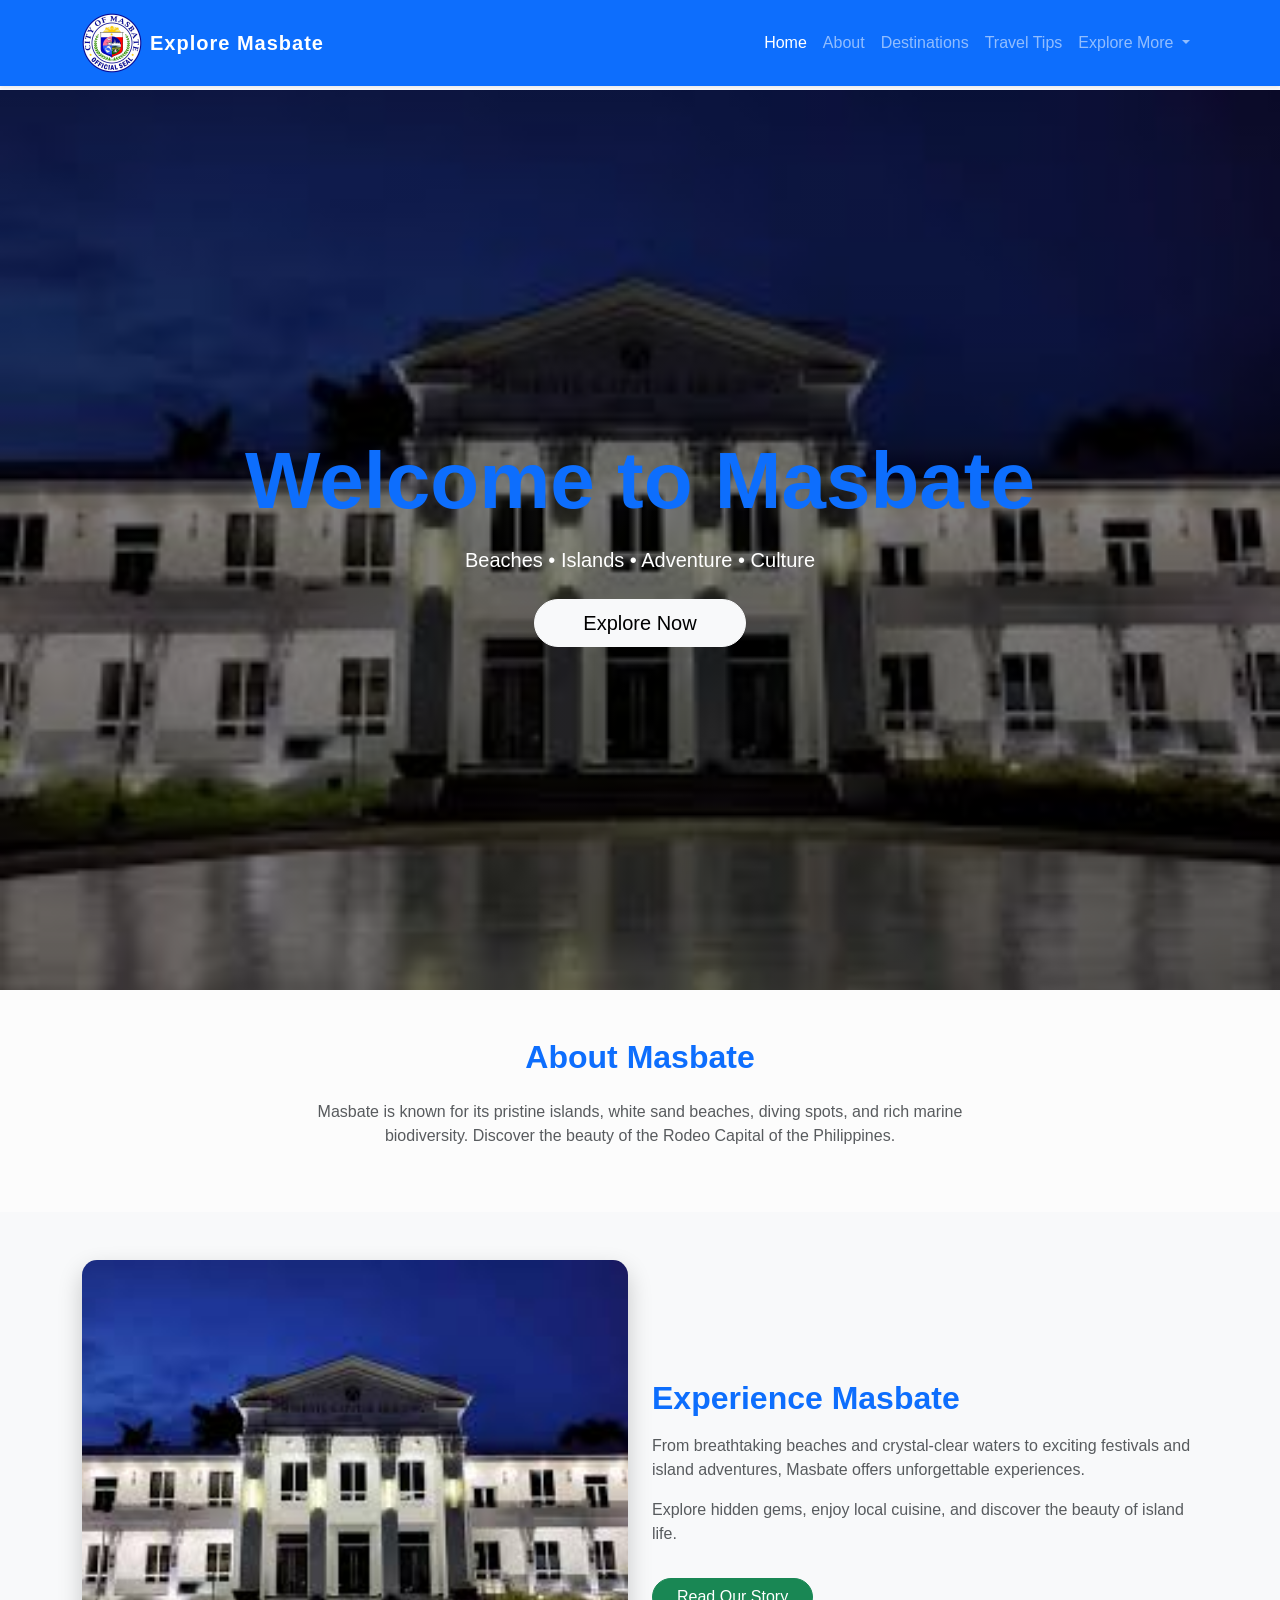
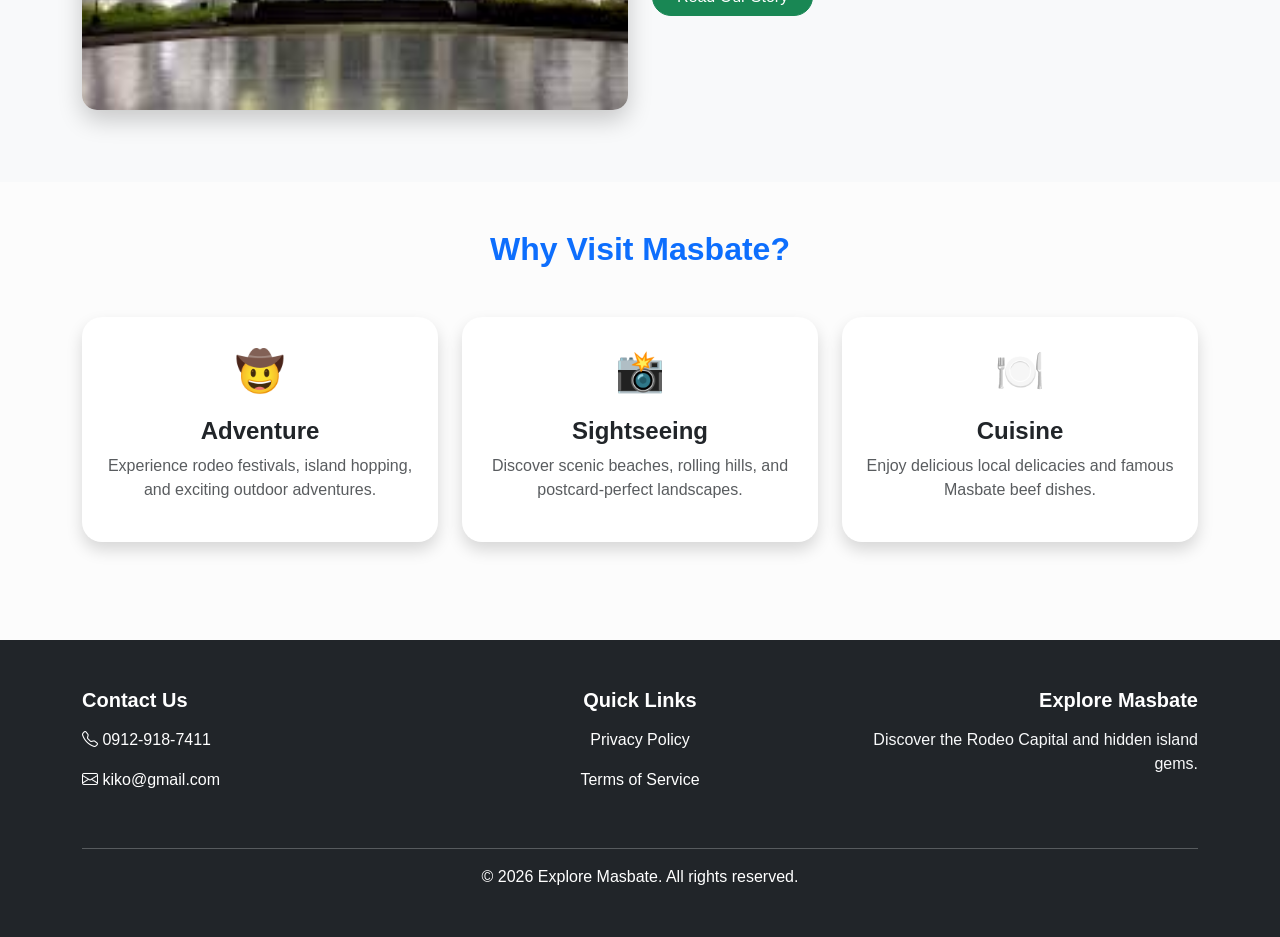
==== index.html @ 14db196b "Update index.html" ====
<!DOCTYPE html>
<html lang="en">

<head>

  <meta charset="UTF-8">
  <meta name="viewport" content="width=device-width, initial-scale=1.0">

  <title>Explore Masbate</title>

  <!-- BOOTSTRAP CSS -->
  <link
    href="https://cdn.jsdelivr.net/npm/bootstrap@5.3.2/dist/css/bootstrap.min.css"
    rel="stylesheet"
  >

  <!-- BOOTSTRAP ICONS -->
  <link
    rel="stylesheet"
    href="https://cdn.jsdelivr.net/npm/bootstrap-icons@1.11.1/font/bootstrap-icons.css"
  >

  <!-- EXTERNAL CSS -->
  <link rel="stylesheet" href="style/style.css">

</head>

<body>

  <!-- NAVBAR -->
  <nav class="navbar navbar-expand-lg navbar-dark bg-primary shadow-sm fixed-top">

    <div class="container">

      <!-- LOGO -->
      <a class="navbar-brand fw-bold d-flex align-items-center" href="index.html">

        <img
          src="image/image21.png"
          alt="Logo"
          width="60"
          class="me-2"
        >

        Explore Masbate

      </a>

      <!-- TOGGLER -->
      <button
        class="navbar-toggler"
        type="button"
        data-bs-toggle="collapse"
        data-bs-target="#navMenu"
      >

        <span class="navbar-toggler-icon"></span>

      </button>

      <!-- MENU -->
      <div class="collapse navbar-collapse" id="navMenu">

        <ul class="navbar-nav ms-auto">

          <li class="nav-item">
            <a class="nav-link active" href="index.html">
              Home
            </a>
          </li>

          <li class="nav-item">
            <a class="nav-link" href="about.html">
              About
            </a>
          </li>

          <li class="nav-item">
            <a class="nav-link" href="destination.html">
              Destinations
            </a>
          </li>

          <li class="nav-item">
            <a class="nav-link" href="travel_tips.html">
              Travel Tips
            </a>
          </li>

          <!-- DROPDOWN -->
          <li class="nav-item dropdown">

            <a
              class="nav-link dropdown-toggle"
              href="#"
              role="button"
              data-bs-toggle="dropdown"
            >
              Explore More
            </a>

            <ul class="dropdown-menu">

              <li>
                <a class="dropdown-item" href="culture.html">
                  Culture
                </a>
              </li>

              <li>
                <a class="dropdown-item" href="gallery.html">
                  Gallery
                </a>
              </li>

              <li>
                <a class="dropdown-item" href="inquiry.html">
                  Inquiry
                </a>
              </li>

              <li>
                <a class="dropdown-item" href="story.html">
                  Story
                </a>
              </li>

            </ul>

          </li>

        </ul>

      </div>

    </div>

  </nav>

  <!-- HERO SECTION -->
  <header class="hero d-flex align-items-center text-center text-white">

    <div class="container">

      <h1 class="display-1 fw-bold mb-3">
        Welcome to Masbate
      </h1>

      <p class="lead mb-4">
        Beaches • Islands • Adventure • Culture
      </p>

      <a href="destination.html" class="btn btn-light btn-lg px-5">
        Explore Now
      </a>

    </div>

  </header>

  <!-- ABOUT -->
  <section class="py-5">

    <div class="container text-center">

      <h2 class="fw-bold mb-4">
        About Masbate
      </h2>

      <p class="text-muted mx-auto" style="max-width: 700px;">

        Masbate is known for its pristine islands,
        white sand beaches, diving spots,
        and rich marine biodiversity.

        Discover the beauty of the Rodeo Capital
        of the Philippines.

      </p>

    </div>

  </section>

  <!-- EXPERIENCE -->
  <section class="py-5 bg-light">

    <div class="container">

      <div class="row align-items-center">

        <!-- IMAGE -->
        <div class="col-lg-6 mb-4">

         <img src="image/p3.jpg" class="img-fluid big-image" alt="Masbate">

        </div>

        <!-- TEXT -->
        <div class="col-lg-6">

          <h2 class="fw-bold mb-3">
            Experience Masbate
          </h2>

          <p class="text-muted">

            From breathtaking beaches and crystal-clear waters
            to exciting festivals and island adventures,
            Masbate offers unforgettable experiences.

          </p>

          <p class="text-muted">

            Explore hidden gems, enjoy local cuisine,
            and discover the beauty of island life.

          </p>

          <a href="story.html" class="btn btn-success px-4 mt-3">
            Read Our Story
          </a>

        </div>

      </div>

    </div>

  </section>

  <!-- FEATURES -->
  <section class="py-5">

    <div class="container text-center">

      <h2 class="fw-bold mb-5">
        Why Visit Masbate?
      </h2>

      <div class="row g-4">

        <!-- CARD 1 -->
        <div class="col-md-4">

          <div class="card feature-card border-0 shadow h-100 p-4">

            <div class="fs-1 mb-3">
              🤠
            </div>

            <h4 class="fw-bold">
              Adventure
            </h4>

            <p class="text-muted">

              Experience rodeo festivals,
              island hopping,
              and exciting outdoor adventures.

            </p>

          </div>

        </div>

        <!-- CARD 2 -->
        <div class="col-md-4">

          <div class="card feature-card border-0 shadow h-100 p-4">

            <div class="fs-1 mb-3">
              📸
            </div>

            <h4 class="fw-bold">
              Sightseeing
            </h4>

            <p class="text-muted">

              Discover scenic beaches,
              rolling hills,
              and postcard-perfect landscapes.

            </p>

          </div>

        </div>

        <!-- CARD 3 -->
        <div class="col-md-4">

          <div class="card feature-card border-0 shadow h-100 p-4">

            <div class="fs-1 mb-3">
              🍽️
            </div>

            <h4 class="fw-bold">
              Cuisine
            </h4>

            <p class="text-muted">

              Enjoy delicious local delicacies
              and famous Masbate beef dishes.

            </p>

          </div>

        </div>

      </div>

    </div>

  </section>

  <!-- FOOTER -->
  <footer class="bg-dark text-white py-5">

    <div class="container">

      <div class="row">

        <!-- CONTACT -->
        <div class="col-md-4 mb-4">

          <h5 class="fw-bold mb-3">
            Contact Us
          </h5>

          <p>
            <i class="bi bi-telephone"></i>
            0912-918-7411
          </p>

          <p>
            <i class="bi bi-envelope"></i>
            kiko@gmail.com
          </p>

        </div>

        <!-- QUICK LINKS -->
        <div class="col-md-4 mb-4 text-md-center">

          <h5 class="fw-bold mb-3">
            Quick Links
          </h5>

          <p>
            <a href="#" class="text-white text-decoration-none">
              Privacy Policy
            </a>
          </p>

          <p>
            <a href="#" class="text-white text-decoration-none">
              Terms of Service
            </a>
          </p>

        </div>

        <!-- INFO -->
        <div class="col-md-4 text-md-end">

          <h5 class="fw-bold mb-3">
            Explore Masbate
          </h5>

          <p class="text-light">
            Discover the Rodeo Capital and hidden island gems.
          </p>

        </div>

      </div>

      <hr class="border-light">

      <div class="text-center">

        <p class="mb-0">
          © 2026 Explore Masbate. All rights reserved.
        </p>

      </div>

    </div>

  </footer>

  <!-- BOOTSTRAP JS -->
  <script src="https://cdn.jsdelivr.net/npm/bootstrap@5.3.2/dist/js/bootstrap.bundle.min.js"></script>

  <!-- EXTERNAL JS -->
  <script src="javascript/index.js"></script>

</body>

</html>
---- style/style.css ----
body{
    padding-top: 80px;
    background: #f8f9fa;
    font-family: Arial, sans-serif;
}

/* NAVBAR */
.navbar{
    backdrop-filter: blur(10px);
}

/* HERO SECTION */
.hero{
    height: 100vh;

    background:
    linear-gradient(
    rgba(0,0,0,0.5),
    rgba(0,0,0,0.5)
    ),
    url('../image/p3.jpg');

    background-size: cover;
    background-position: center;
}

/* BIG IMAGE */
.big-image{
    width: 100%;
    height: 550px;
    object-fit: cover;
    border-radius: 20px;
    transition: 0.4s ease;
}

.big-image:hover{
    transform: scale(1.02);
    box-shadow: 0 15px 30px rgba(0,0,0,0.3);
}

/* FEATURE CARDS */
.feature-card{
    transition: 0.3s ease;
    border-radius: 20px;
}

.feature-card:hover{
    transform: translateY(-10px);
    box-shadow: 0 15px 25px rgba(0,0,0,0.2);
}

/* BUTTONS */
.btn{
    border-radius: 50px;
    transition: 0.3s ease;
}

.btn:hover{
    transform: scale(1.05);
}

/* GALLERY IMAGES */
.gallery-img{
    width: 100%;
    height: 250px;
    object-fit: cover;
    border-radius: 15px;
    transition: 0.3s ease;
}

.gallery-img:hover{
    transform: scale(1.05);
    box-shadow: 0 10px 25px rgba(0,0,0,0.3);
}

/* MAKE EXPERIENCE IMAGE BIG AND CLEAN */
.big-image {
    width: 100%;
    height: 450px;
    object-fit: cover;
    border-radius: 15px;
    box-shadow: 0 10px 25px rgba(0,0,0,0.2);
}

/* CENTER HEADINGS */
h1, h2 {
    color: #0d6efd;
}

/* IMPROVE SECTION SPACING */
section {
    padding-top: 60px;
    padding-bottom: 60px;
}
.custom-gallery-title{
    font-size: 3rem;
    font-weight: bold;
    color: #0d6efd;
}

.custom-gallery-subtitle{
    color: #6c757d;
    max-width: 700px;
    margin: auto;
}

/* FOOTER */
footer{
    margin-top: 50px;
}


/*Story----------------------------*/

body {
    font-family: 'Segoe UI', Tahoma, Geneva, Verdana, sans-serif; /* cite: 3 */
    color: #333;
    background-color: #f8f9fa; /* Light grey background */
}

/* --- HERO BANNER --- */
.story-header {
    background: linear-gradient(rgba(0,0,0,0.6), rgba(0,0,0,0.6)), url('../image/download.jpg');
    background-size: cover;
    background-position: center;
    height: 60vh;
    display: flex;
    align-items: center;
    justify-content: center;
    color: white;
    text-shadow: 2px 2px 10px rgba(0,0,0,0.5);
}

/* --- STORY BOX --- */
.story-content {
    font-size: 1.15rem;
    line-height: 1.9;
    color: #2c3e50;
    max-width: 800px;
    margin: -50px auto 50px; /* Overlaps the header banner */
    background: white;
    padding: 40px;
    border-radius: 15px; /* cite: 3 */
    box-shadow: 0 15px 35px rgba(0,0,0,0.1);
    position: relative;
    z-index: 10;
}

/* --- TYPOGRAPHY --- */
.dropcap {
    float: left;
    font-size: 4rem;
    line-height: 1;
    font-weight: bold;
    margin-right: 10px;
    color: #2d6a4f; /* Main brand green[cite: 3] */
}

.italic {
    font-style: italic;
    color: #555;
    font-size: 1.25rem;
}

/* --- BUTTONS & NAVIGATION --- */
.back-btn {
    position: fixed;
    top: 20px;
    left: 20px;
    z-index: 100;
    background: rgba(255, 255, 255, 0.9);
    border-radius: 50px;
    padding: 8px 20px;
    color: #333;
    text-decoration: none;
    font-weight: bold;
    box-shadow: 0 4px 6px rgba(0,0,0,0.1);
    transition: all 0.3s ease;
}

.back-btn:hover {
    background: #2d6a4f; /* cite: 3 */
    color: white;
    transform: translateX(-5px);
}

.custom-btn {
    border-radius: 5px; /* cite: 3 */
    color: #2d6a4f; /* cite: 3 */
    border-color: #2d6a4f; /* cite: 3 */
    font-weight: 500; /* cite: 3 */
}

.custom-btn:hover {
    background-color: #2d6a4f; /* cite: 3 */
    color: white;
}

/* --- FOOTER --- */
footer {
    background-color: #212529;
    color: #ffffff;
    padding: 2rem 0;
}


/*--------------------------about------------------------------------------------------------*/

/* ================= GLOBAL ================= */
body {
  font-family: Arial, Helvetica, sans-serif;
  background: #f6f8fb;
  margin: 0;
  padding: 0;
}

/* fix navbar spacing */
body {
  padding-top: 70px;
}

/* ================= NAVBAR ================= */
.navbar {
  background: #0d6efd;
}

.navbar-brand {
  letter-spacing: 1px;
}

/* ================= HERO SECTION ================= */
.about-hero {
  background: linear-gradient(rgba(0,0,0,0.55), rgba(0,0,0,0.55)),
              url("../image/download.jpg");
  background-size: cover;
  background-position: center;
  height: 60vh;

  display: flex;
  align-items: center;
  justify-content: center;

  text-align: center;
}

.about-hero h1 {
  font-size: 3rem;
  animation: fadeDown 1s ease;
}

.about-hero p {
  animation: fadeUp 1.2s ease;
}

/* ================= CONTENT ================= */
main h2 {
  color: #1e2a38;
}

main p {
  font-size: 15px;
  line-height: 1.7;
  color: #555;
}

/* image frame */
.about-img-frame img {
  transition: transform 0.4s ease, box-shadow 0.4s ease;
  border-radius: 15px;
}

.about-img-frame img:hover {
  transform: scale(1.05);
  box-shadow: 0 15px 30px rgba(0,0,0,0.2);
}

/* ================= CENTER "WHO WE ARE" SECTION ================= */

/* center the whole left text column */
main .row {
  align-items: center;
}

/* center heading */
main h2 {
  text-align: center;
}

/* center paragraph text under it */
main .col-md-6:first-child {
  text-align: center;
}

/* optional: make it look cleaner */
main p {
  max-width: 500px;
  margin: 10px auto;
}

/* ================= FOOTER ================= */
.footer-wide {
  background: #111;
  color: #ddd;
  padding: 50px 0;
}

.footer-heading {
  font-weight: bold;
  margin-bottom: 15px;
  color: #fff;
}

.footer-wide a {
  color: #bbb;
  text-decoration: none;
}

.footer-wide a:hover {
  color: #fff;
  text-decoration: underline;
}

/* ================= ANIMATIONS ================= */
@keyframes fadeDown {
  from {
    opacity: 0;
    transform: translateY(-30px);
  }
  to {
    opacity: 1;
    transform: translateY(0);
  }
}

@keyframes fadeUp {
  from {
    opacity: 0;
    transform: translateY(30px);
  }
  to {
    opacity: 1;
    transform: translateY(0);
  }
}

/*destination-------------------------------------------------------------*/


/* --- SITE BASE UTILITIES --- */
body {
    background-color: #fafafa; /* Clean, neutral light grey background */
    color: #212529; /* Default dark gray text */
}

/* --- TOURIST DESTINATIONS TITLE BLOCK --- */
.custom-page-title {
    color: #000000 !important; /* Changed from green to solid black */
    font-size: 2.5rem;
    font-weight: 700;
    display: inline-block;
    padding-bottom: 4px;
    margin-bottom: 0;
    border-bottom: none !important; /* Red underline completely removed */
}

/* Search inputs formatting attributes */
.custom-search-input {
    font-size: 1.05rem !important;
    padding: 0.6rem 1rem !important;
    color: #212529 !important;
    background-color: #ffffff !important;
    border: 1px solid #dee2e6 !important;
    border-radius: 6px !important;
}

.custom-search-input:focus {
    border-color: #ced4da !important;
    box-shadow: none !important;
}

/* Category filter select box styling */
.custom-select-filter {
    font-size: 1.05rem !important;
    padding: 0.6rem 1rem !important;
    color: #212529 !important;
    background-color: #ffffff !important;
    border: 1px solid #ced4da !important;
    border-radius: 6px !important;
}

/* --- DYNAMIC CARD COMPONENT LAYOUT DESIGN --- */
.custom-destination-card {
    border: 1px solid #e0e0e0 !important; /* Removed the green top border for a clean, neutral card */
    border-radius: 6px !important;
    overflow: hidden;
    background: #ffffff;
    box-shadow: 0 2px 8px rgba(0, 0, 0, 0.05) !important;
}

.custom-destination-card .card-img-top {
    height: 210px;
    object-fit: cover;
}

/* --- DYNAMIC CATEGORY BADGES --- */
/* Default badge style (for Beach, Lighthouse, Waterfall, etc.) */
.badge-category {
    background-color: #212529 !important; /* Dark black/gray badge background */
    color: #ffffff !important; /* White text */
    font-weight: 500;
    padding: 0.45rem 0.75rem !important;
    font-size: 0.85rem !important;
    border-radius: 4px !important;
    display: inline-block;
    margin-bottom: 0.75rem;
}

/* TARGETED STYLE FOR THE PARK BADGE */
/* The Javascript adds text-capitalize, so we target both lowercase and capitalized versions just in case */
.badge-category.park,
.badge-category.Park {
    background-color: #000000 !important; /* Black pill background */
    color: #0d6efd !important; /* Blue font text */
    font-weight: 600;
}

/* --- CARD TEXT DETAILS --- */
.card-destination-name {
    font-size: 1.5rem;
    font-weight: 700;
    color: #000000; /* Solid black destination titles */
    margin-bottom: 0.4rem;
}

.card-location-geo {
    color: #6c757d;
    font-size: 0.95rem;
    margin-bottom: 1rem;
}

.card-location-geo i {
    color: #6c757d; /* Muted geo pinpoint icon */
    margin-right: 4px;
}

.card-description-text {
    color: #212529; /* Clean black font body description */
    font-size: 0.95rem;
    line-height: 1.5;
    margin-bottom: 1.2rem;
}

/* Meta info rows layout (Fee, Hours, Activities, Tip) */
.meta-info-row {
    font-size: 0.95rem;
    color: #000000; /* Solid black font labels and text */
    margin-bottom: 0.25rem;
}

/* Keeps your tips highlighted cleanly without using green */
.meta-info-row.text-success {
    color: #495057 !important; /* Neutral dark gray for tips fallback */
}



/*--------------------------------------------------------gallery---------------------*/

/* BODY SPACING */
body{
    padding-top: 90px;
    background: #f8f9fa;
}

/* GALLERY TITLE */
.custom-gallery-title{
    font-size: 3rem;
    font-weight: bold;
    color: #0d6efd;
}

.custom-gallery-subtitle{
    color: #6c757d;
    max-width: 700px;
    margin: auto;
}

/* GALLERY IMAGE STYLE */
.gallery-img{
    width: 100%;
    height: 250px; /* SAME HEIGHT */
    object-fit: cover; /* PREVENT STRETCHING */
    transition: 0.3s ease;
    border-radius: 12px;
}

/* HOVER EFFECT */
.gallery-img:hover{
    transform: scale(1.05);
    box-shadow: 0 10px 25px rgba(0,0,0,0.3);
}

/* NAVBAR */
.navbar{
    backdrop-filter: blur(10px);
}

/* FOOTER */
footer{
    margin-top: 50px;
}


/*-------------------------------------------inquiry-----------------*/

/* HERO */
.inquiry-hero {
  background: linear-gradient(rgba(0,0,0,0.6),
              rgba(0,0,0,0.6)),
              url("../image/image3.jpg");

  background-size: cover;
  background-position: center;

  padding: 100px 20px;
}

/* CARD */
.inquiry-card {
  border: none;
  border-radius: 15px;
}

/* INPUT */
.form-control,
.form-select {
  padding: 12px;
  border-radius: 10px;
}

/* BUTTON */
.btn-primary {
  padding: 12px;
  border-radius: 30px;
}

/* ERROR */
.error {
  color: red;
  font-size: 14px;
}


/*-------Trave tips--------*/

body {
    background-color: #fcfcfc;
    font-family: 'Segoe UI', Roboto, Helvetica, Arial, sans-serif;
    color: #2b2d42;
    -webkit-font-smoothing: antialiased;
}

/* ==========================================================================
   NAVIGATION HEADERS
   ========================================================================== */
.custom-blue-navbar {
    background: linear-gradient(135deg, #1e75ff, #0056b3) !important;
    box-shadow: 0 4px 12px rgba(0, 0, 0, 0.08);
    padding: 0.75rem 0;
    transition: all 0.3s ease;
}

.custom-blue-navbar .navbar-brand {
    letter-spacing: -0.5px;
}

.custom-blue-navbar .nav-link {
    color: rgba(255, 255, 255, 0.85) !important;
    font-weight: 500;
    position: relative;
    transition: color 0.2s ease;
}

.custom-blue-navbar .nav-link:hover,
.custom-blue-navbar .nav-link.active {
    color: #ffffff !important;
}

/* ==========================================================================
   PAGE SECTION TITLES
   ========================================================================== */
.custom-tips-title {
    color: #1a1d20 !important;
    font-size: 2.25rem;
    font-weight: 700;
    letter-spacing: -0.5px;
    margin-bottom: 0.25rem;
    display: inline-block;
    position: relative;
}

/* Sleek subtle colored accent bar beneath the section headers */
.custom-tips-title::after {
    content: '';
    display: block;
    width: 45px;
    height: 4px;
    background-color: #198754; /* Clean green accent color lines */
    margin: 8px auto 0 auto;
    border-radius: 2px;
}

/* ==========================================================================
   ACCORDION SYSTEMS
   ========================================================================== */
.custom-accordion {
    border: none !important;
    box-shadow: 0 4px 20px rgba(0, 0, 0, 0.04);
    border-radius: 8px !important;
    overflow: hidden;
}

.custom-accordion-item {
    border: 1px solid #eef1f6 !important;
    margin-bottom: 8px;
    border-radius: 6px !important;
    background-color: #ffffff;
    transition: all 0.2s ease;
}

.custom-accordion-item:hover {
    border-color: #d8e2ef !important;
    box-shadow: 0 4px 12px rgba(0, 0, 0, 0.02);
}

/* Uncollapsed Button State */
.custom-accordion .accordion-button {
    background-color: #ffffff !important;
    color: #495057 !important;
    font-size: 1rem;
    font-weight: 600;
    padding: 1.15rem 1.5rem;
    border: none;
    box-shadow: none !important;
}

/* Expanded/Active Dropdown Panel State */
.custom-accordion .accordion-button:not(.collapsed) {
    background-color: #f0f6ff !important; /* Elegant tint grid overlay background */
    color: #0d6efd !important;
    border-bottom: 1px solid #e2eeff;
}

/* Subtle icon spacing tweak */
.custom-accordion .accordion-button i {
    font-size: 1.1rem;
    transition: transform 0.2s ease;
}

.custom-accordion .accordion-body {
    background-color: #ffffff;
    color: #4a5568;
    font-size: 0.925rem;
    line-height: 1.6;
    padding: 1.25rem 1.5rem;
}

/* ==========================================================================
   TRAVEL GUIDE 5-COLUMN MATRIX PANELS
   ========================================================================== */
.custom-guide-card {
    border: 1px solid #f0f2f5 !important;
    background-color: #fdfdfd !important; /* Ultra clean block background tint */
    border-radius: 8px !important;
    box-shadow: 0 4px 12px rgba(0, 0, 0, 0.02) !important;
    transition: transform 0.3s cubic-bezier(0.16, 1, 0.3, 1), box-shadow 0.3s ease;
}

.custom-guide-card:hover {
    transform: translateY(-4px);
    box-shadow: 0 12px 24px rgba(0, 0, 0, 0.06) !important;
    border-color: #e2e8f0 !important;
    background-color: #ffffff !important;
}

/* Bold Green Section Labels inside layout panels */
.card-guide-title {
    font-size: 0.95rem;
    font-weight: 700;
    color: #198754 !important; /* Premium branding green */
    letter-spacing: -0.2px;
    margin-bottom: 0.5rem;
}

.card-guide-text {
    line-height: 1.5;
    color: #64748b !important;
    font-size: 0.85rem !important;
}

/* ==========================================================================
   FOOTERS
   ========================================================================== */
.custom-dark-footer {
    background-color: #111418 !important;
    border-top: 1px solid #212529;
}

.custom-dark-footer h5 {
    color: #ffffff;
    font-size: 1.05rem;
    letter-spacing: 0.5px;
    text-transform: uppercase;
}

.custom-dark-footer a {
    transition: color 0.2s ease, padding-left 0.2s ease;
}

.custom-dark-footer a:hover {
    color: #ffffff !important;
    padding-left: 4px;
}

/* ==========================================================================
   RESPONSIVE LAYOUT CONSTRAINTS
   ========================================================================== */
@media (min-width: 992px) {
    .col-lg-2-custom {
        flex: 0 0 20% !important;
        max-width: 20% !important;
    }
}


/*--------------------------culture-------------------------*/

/* Custom Card Styles for Culture Gallery Grid */
.custom-culture-card {
  border-top: 5px solid #198754 !important; /* Green top boundary accent from your photo template */
  border-radius: 8px;
  overflow: hidden;
  transition: transform 0.2s ease, box-shadow 0.2s ease;
}

/* Card hover scaling micro-interaction */
.custom-culture-card:hover {
  transform: translateY(-4px);
  box-shadow: 0 10px 20px rgba(0,0,0,0.1) !important;
}

/* Image Uniform Crop Mechanics */
.card-img-container {
  height: 240px;
  width: 100%;
  overflow: hidden;
  background-color: #f0f0f0;
}

.card-img-container img {
  width: 100%;
  height: 100%;
  object-fit: cover; /* Keeps image perspective locked and clean */
}

/* Header Text Matching Photo Design colors */
.custom-culture-card .card-title {
  color: #198754; /* Deep thematic green title text */
  font-size: 1.6rem;
}

/* Custom black pill badge requested to replace the original red scheme */
.custom-badge-pill {
  background-color: #212529; /* Deep Solid Black */
  color: #ffffff;
  text-align: center;
  padding: 6px 12px;
  font-weight: 600;
  font-size: 0.9rem;
  border-radius: 6px;
  width: 100%;
  display: inline-block;
  letter-spacing: 0.5px;
}

/* Location Text and Pin Adjustments */
.location-wrapper i {
  color: #6c757d;
}
.location-wrapper span {
  font-size: 0.95rem;
}
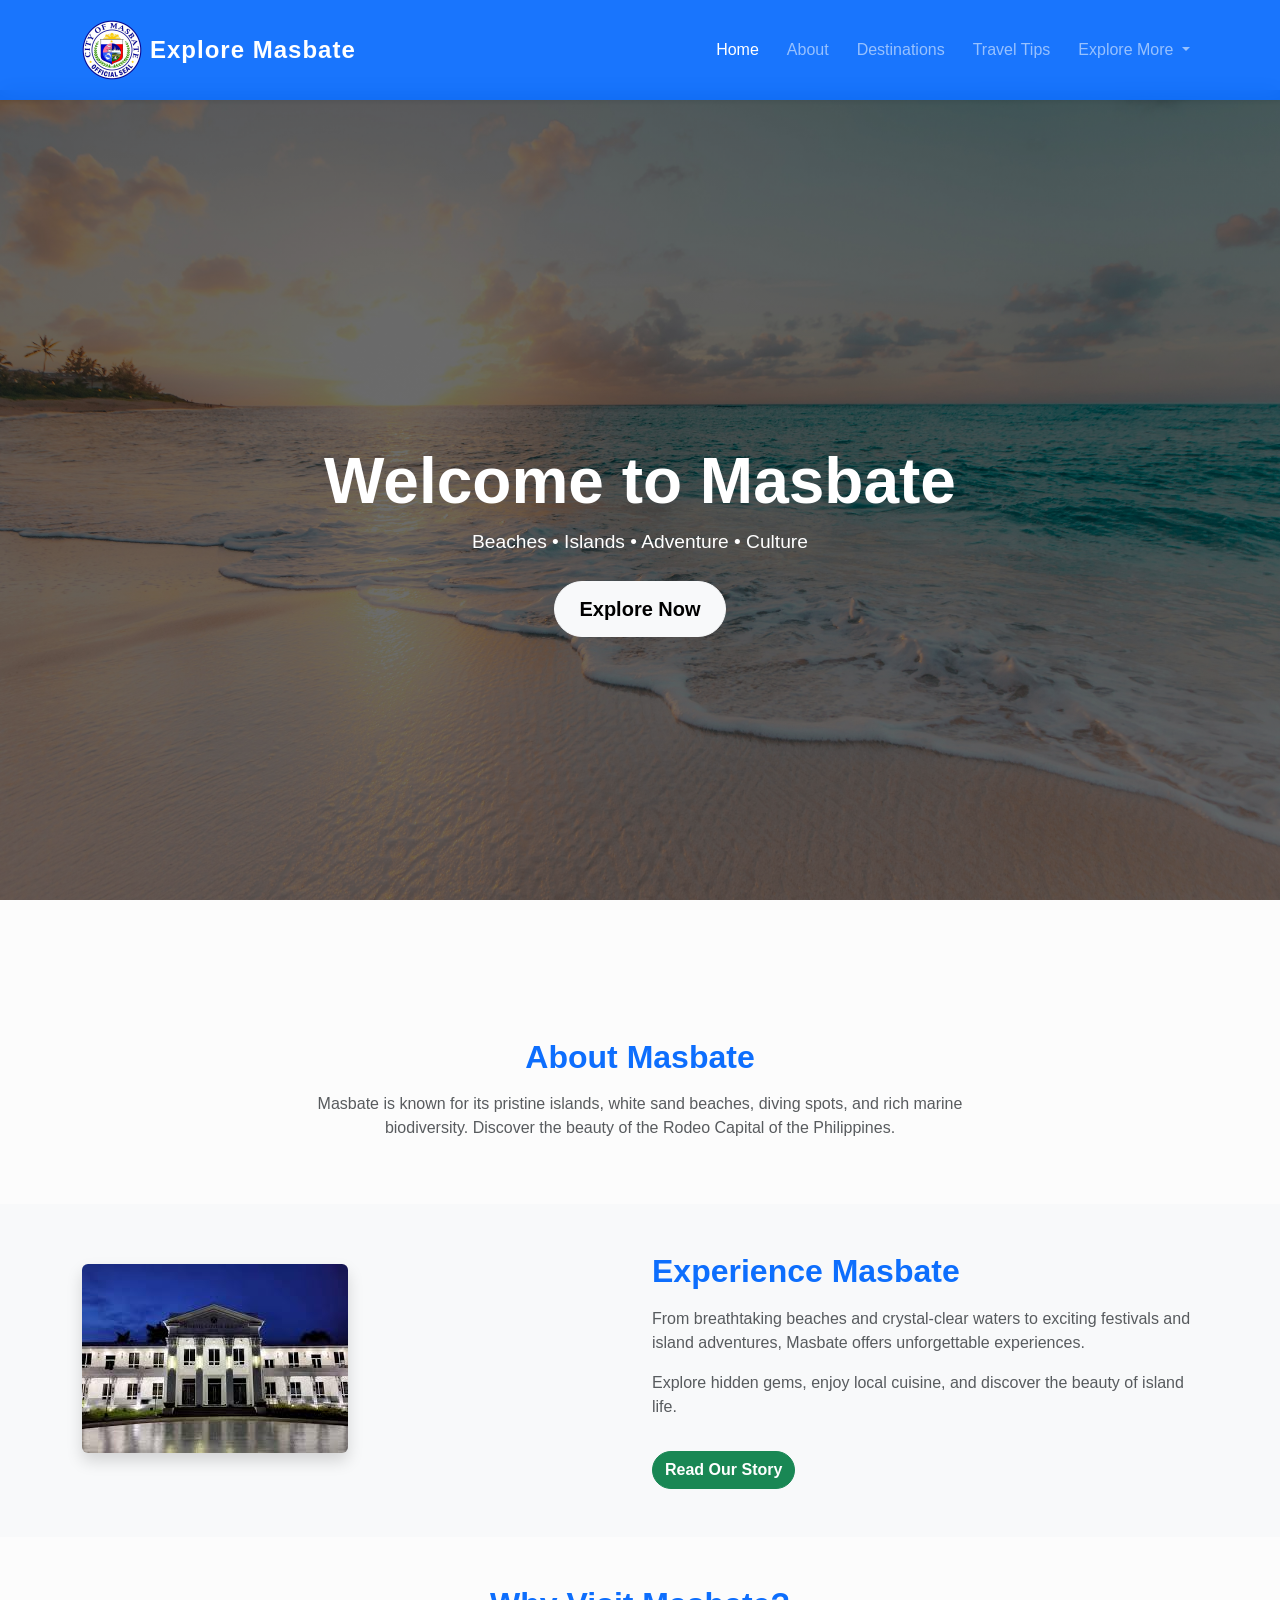
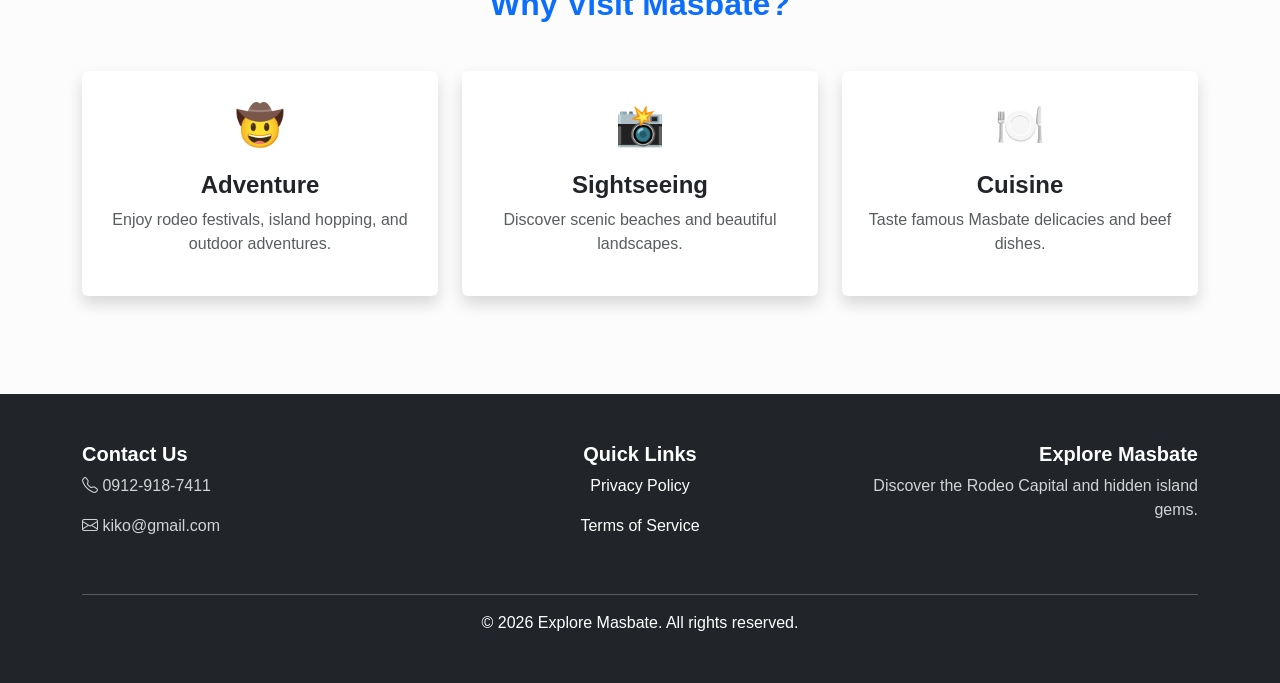
==== commit c3a4b8ae: "Update index.html" ====
--- a/index.html
+++ b/index.html
@@ -1,93 +1,72 @@
 <!DOCTYPE html>
 <html lang="en">
-
 <head>
-
-  <meta charset="UTF-8">
-  <meta name="viewport" content="width=device-width, initial-scale=1.0">
+  <meta charset="UTF-8" />
+  <meta name="viewport" content="width=device-width, initial-scale=1.0" />
 
   <title>Explore Masbate</title>
 
-  <!-- BOOTSTRAP CSS -->
+  <!-- Bootstrap CSS -->
   <link
     href="https://cdn.jsdelivr.net/npm/bootstrap@5.3.2/dist/css/bootstrap.min.css"
     rel="stylesheet"
-  >
-
-  <!-- BOOTSTRAP ICONS -->
+  />
+
+  <!-- Bootstrap Icons -->
   <link
     rel="stylesheet"
     href="https://cdn.jsdelivr.net/npm/bootstrap-icons@1.11.1/font/bootstrap-icons.css"
-  >
-
-  <!-- EXTERNAL CSS -->
-  <link rel="stylesheet" href="style/style.css">
-
+  />
+
+  <!-- Custom CSS -->
+  <link rel="stylesheet" href="style/style.css" />
 </head>
 
 <body>
 
   <!-- NAVBAR -->
   <nav class="navbar navbar-expand-lg navbar-dark bg-primary shadow-sm fixed-top">
-
     <div class="container">
 
-      <!-- LOGO -->
       <a class="navbar-brand fw-bold d-flex align-items-center" href="index.html">
-
         <img
           src="image/image21.png"
           alt="Logo"
           width="60"
           class="me-2"
-        >
-
+        />
         Explore Masbate
-
       </a>
 
-      <!-- TOGGLER -->
       <button
         class="navbar-toggler"
         type="button"
         data-bs-toggle="collapse"
         data-bs-target="#navMenu"
       >
-
         <span class="navbar-toggler-icon"></span>
-
       </button>
 
-      <!-- MENU -->
       <div class="collapse navbar-collapse" id="navMenu">
 
         <ul class="navbar-nav ms-auto">
 
           <li class="nav-item">
-            <a class="nav-link active" href="index.html">
-              Home
-            </a>
+            <a class="nav-link active" href="index.html">Home</a>
           </li>
 
           <li class="nav-item">
-            <a class="nav-link" href="about.html">
-              About
-            </a>
+            <a class="nav-link" href="about.html">About</a>
           </li>
 
           <li class="nav-item">
-            <a class="nav-link" href="destination.html">
-              Destinations
-            </a>
+            <a class="nav-link" href="destination.html">Destinations</a>
           </li>
 
           <li class="nav-item">
-            <a class="nav-link" href="travel_tips.html">
-              Travel Tips
-            </a>
-          </li>
-
-          <!-- DROPDOWN -->
+            <a class="nav-link" href="travel_tips.html">Travel Tips</a>
+          </li>
+
           <li class="nav-item dropdown">
 
             <a
@@ -100,31 +79,10 @@
             </a>
 
             <ul class="dropdown-menu">
-
-              <li>
-                <a class="dropdown-item" href="culture.html">
-                  Culture
-                </a>
-              </li>
-
-              <li>
-                <a class="dropdown-item" href="gallery.html">
-                  Gallery
-                </a>
-              </li>
-
-              <li>
-                <a class="dropdown-item" href="inquiry.html">
-                  Inquiry
-                </a>
-              </li>
-
-              <li>
-                <a class="dropdown-item" href="story.html">
-                  Story
-                </a>
-              </li>
-
+              <li><a class="dropdown-item" href="culture.html">Culture</a></li>
+              <li><a class="dropdown-item" href="gallery.html">Gallery</a></li>
+              <li><a class="dropdown-item" href="inquiry.html">Inquiry</a></li>
+              <li><a class="dropdown-item" href="story.html">Story</a></li>
             </ul>
 
           </li>
@@ -132,9 +90,7 @@
         </ul>
 
       </div>
-
-    </div>
-
+    </div>
   </nav>
 
   <!-- HERO SECTION -->
@@ -142,7 +98,7 @@
 
     <div class="container">
 
-      <h1 class="display-1 fw-bold mb-3">
+      <h1 class="display-2 fw-bold">
         Welcome to Masbate
       </h1>
 
@@ -150,7 +106,7 @@
         Beaches • Islands • Adventure • Culture
       </p>
 
-      <a href="destination.html" class="btn btn-light btn-lg px-5">
+      <a href="destination.html" class="btn btn-light btn-lg px-4">
         Explore Now
       </a>
 
@@ -163,19 +119,16 @@
 
     <div class="container text-center">
 
-      <h2 class="fw-bold mb-4">
+      <h2 class="fw-bold mb-3">
         About Masbate
       </h2>
 
       <p class="text-muted mx-auto" style="max-width: 700px;">
-
         Masbate is known for its pristine islands,
         white sand beaches, diving spots,
         and rich marine biodiversity.
-
         Discover the beauty of the Rodeo Capital
         of the Philippines.
-
       </p>
 
     </div>
@@ -189,14 +142,16 @@
 
       <div class="row align-items-center">
 
-        <!-- IMAGE -->
         <div class="col-lg-6 mb-4">
 
-         <img src="image/p3.jpg" class="img-fluid big-image" alt="Masbate">
-
-        </div>
-
-        <!-- TEXT -->
+          <img
+            src="image/p3.jpg"
+            alt="Masbate"
+            class="img-fluid rounded shadow"
+          />
+
+        </div>
+
         <div class="col-lg-6">
 
           <h2 class="fw-bold mb-3">
@@ -204,21 +159,17 @@
           </h2>
 
           <p class="text-muted">
-
             From breathtaking beaches and crystal-clear waters
             to exciting festivals and island adventures,
             Masbate offers unforgettable experiences.
-
           </p>
 
           <p class="text-muted">
-
             Explore hidden gems, enjoy local cuisine,
             and discover the beauty of island life.
-
-          </p>
-
-          <a href="story.html" class="btn btn-success px-4 mt-3">
+          </p>
+
+          <a href="story.html" class="btn btn-success mt-3">
             Read Our Story
           </a>
 
@@ -241,74 +192,55 @@
 
       <div class="row g-4">
 
-        <!-- CARD 1 -->
         <div class="col-md-4">
 
-          <div class="card feature-card border-0 shadow h-100 p-4">
-
-            <div class="fs-1 mb-3">
-              🤠
-            </div>
+          <div class="card border-0 shadow h-100 p-4">
+
+            <div class="fs-1 mb-3">🤠</div>
 
             <h4 class="fw-bold">
               Adventure
             </h4>
 
             <p class="text-muted">
-
-              Experience rodeo festivals,
-              island hopping,
-              and exciting outdoor adventures.
-
+              Enjoy rodeo festivals, island hopping,
+              and outdoor adventures.
             </p>
 
           </div>
 
         </div>
 
-        <!-- CARD 2 -->
         <div class="col-md-4">
 
-          <div class="card feature-card border-0 shadow h-100 p-4">
-
-            <div class="fs-1 mb-3">
-              📸
-            </div>
+          <div class="card border-0 shadow h-100 p-4">
+
+            <div class="fs-1 mb-3">📸</div>
 
             <h4 class="fw-bold">
               Sightseeing
             </h4>
 
             <p class="text-muted">
-
-              Discover scenic beaches,
-              rolling hills,
-              and postcard-perfect landscapes.
-
+              Discover scenic beaches and beautiful landscapes.
             </p>
 
           </div>
 
         </div>
 
-        <!-- CARD 3 -->
         <div class="col-md-4">
 
-          <div class="card feature-card border-0 shadow h-100 p-4">
-
-            <div class="fs-1 mb-3">
-              🍽️
-            </div>
+          <div class="card border-0 shadow h-100 p-4">
+
+            <div class="fs-1 mb-3">🍽️</div>
 
             <h4 class="fw-bold">
               Cuisine
             </h4>
 
             <p class="text-muted">
-
-              Enjoy delicious local delicacies
-              and famous Masbate beef dishes.
-
+              Taste famous Masbate delicacies and beef dishes.
             </p>
 
           </div>
@@ -328,10 +260,9 @@
 
       <div class="row">
 
-        <!-- CONTACT -->
         <div class="col-md-4 mb-4">
 
-          <h5 class="fw-bold mb-3">
+          <h5 class="fw-bold">
             Contact Us
           </h5>
 
@@ -347,10 +278,9 @@
 
         </div>
 
-        <!-- QUICK LINKS -->
         <div class="col-md-4 mb-4 text-md-center">
 
-          <h5 class="fw-bold mb-3">
+          <h5 class="fw-bold">
             Quick Links
           </h5>
 
@@ -368,14 +298,13 @@
 
         </div>
 
-        <!-- INFO -->
         <div class="col-md-4 text-md-end">
 
-          <h5 class="fw-bold mb-3">
+          <h5 class="fw-bold">
             Explore Masbate
           </h5>
 
-          <p class="text-light">
+          <p>
             Discover the Rodeo Capital and hidden island gems.
           </p>
 
@@ -383,26 +312,21 @@
 
       </div>
 
-      <hr class="border-light">
+      <hr />
 
       <div class="text-center">
-
-        <p class="mb-0">
-          © 2026 Explore Masbate. All rights reserved.
-        </p>
-
+        © 2026 Explore Masbate. All rights reserved.
       </div>
 
     </div>
 
   </footer>
 
-  <!-- BOOTSTRAP JS -->
+  <!-- Bootstrap JS -->
   <script src="https://cdn.jsdelivr.net/npm/bootstrap@5.3.2/dist/js/bootstrap.bundle.min.js"></script>
 
-  <!-- EXTERNAL JS -->
+  <!-- Custom JS -->
   <script src="javascript/index.js"></script>
 
 </body>
-
 </html>
--- a/style/style.css
+++ b/style/style.css
@@ -1,113 +1,190 @@
+
+html{
+    scroll-behavior: smooth;
+}
 
 body{
-    padding-top: 80px;
+    font-family: 'Poppins', sans-serif;
     background: #f8f9fa;
-    font-family: Arial, sans-serif;
+    color: #212529;
+    overflow-x: hidden;
 }
 
 /* NAVBAR */
+
 .navbar{
+    padding: 15px 0;
+    background: rgba(13, 110, 253, 0.95) !important;
     backdrop-filter: blur(10px);
-}
-
-/* HERO SECTION */
+    transition: 0.3s;
+}
+
+.navbar-brand{
+    font-size: 1.5rem;
+    letter-spacing: 1px;
+}
+
+.nav-link{
+    font-weight: 500;
+    margin-left: 12px;
+    transition: 0.3s;
+}
+
+.nav-link:hover{
+    color: #dbeafe !important;
+}
+
+/* HERO */
+
 .hero{
     height: 100vh;
-
     background:
-    linear-gradient(
-    rgba(0,0,0,0.5),
-    rgba(0,0,0,0.5)
-    ),
-    url('../image/p3.jpg');
+    linear-gradient(rgba(0,0,0,0.55),
+    rgba(0,0,0,0.55)),
+    url('../image/p1.jpg');
 
     background-size: cover;
     background-position: center;
-}
-
-/* BIG IMAGE */
-.big-image{
-    width: 100%;
-    height: 550px;
-    object-fit: cover;
+    background-attachment: fixed;
+}
+
+.hero h1{
+    font-size: 4rem;
+    animation: fadeDown 1s ease;
+}
+
+.hero p{
+    font-size: 1.2rem;
+    animation: fadeUp 1.2s ease;
+}
+
+.hero .btn{
+    border-radius: 50px;
+    padding: 12px 30px;
+    font-weight: 600;
+    transition: 0.3s;
+}
+
+.hero .btn:hover{
+    transform: translateY(-4px);
+}
+
+/* SECTIONS */
+
+section{
+    padding: 90px 0;
+}
+
+section h2{
+    font-weight: 700;
+    color: #0d6efd;
+}
+
+/* IMAGE */
+
+img{
+    transition: 0.4s ease;
+}
+
+img:hover{
+    transform: scale(1.03);
+}
+
+/* FEATURE CARDS */
+
+.feature-card{
     border-radius: 20px;
-    transition: 0.4s ease;
-}
-
-.big-image:hover{
-    transform: scale(1.02);
-    box-shadow: 0 15px 30px rgba(0,0,0,0.3);
-}
-
-/* FEATURE CARDS */
-.feature-card{
-    transition: 0.3s ease;
-    border-radius: 20px;
+    transition: 0.35s ease;
+    background: #fff;
 }
 
 .feature-card:hover{
     transform: translateY(-10px);
-    box-shadow: 0 15px 25px rgba(0,0,0,0.2);
+    box-shadow: 0 20px 40px rgba(0,0,0,0.12) !important;
+}
+
+.feature-icon{
+    font-size: 3rem;
 }
 
 /* BUTTONS */
+
 .btn{
     border-radius: 50px;
+    font-weight: 600;
     transition: 0.3s ease;
 }
 
 .btn:hover{
-    transform: scale(1.05);
-}
-
-/* GALLERY IMAGES */
-.gallery-img{
-    width: 100%;
-    height: 250px;
-    object-fit: cover;
-    border-radius: 15px;
-    transition: 0.3s ease;
-}
-
-.gallery-img:hover{
-    transform: scale(1.05);
-    box-shadow: 0 10px 25px rgba(0,0,0,0.3);
-}
-
-/* MAKE EXPERIENCE IMAGE BIG AND CLEAN */
-.big-image {
-    width: 100%;
-    height: 450px;
-    object-fit: cover;
-    border-radius: 15px;
-    box-shadow: 0 10px 25px rgba(0,0,0,0.2);
-}
-
-/* CENTER HEADINGS */
-h1, h2 {
-    color: #0d6efd;
-}
-
-/* IMPROVE SECTION SPACING */
-section {
-    padding-top: 60px;
-    padding-bottom: 60px;
-}
-.custom-gallery-title{
-    font-size: 3rem;
-    font-weight: bold;
-    color: #0d6efd;
-}
-
-.custom-gallery-subtitle{
-    color: #6c757d;
-    max-width: 700px;
-    margin: auto;
+    transform: translateY(-3px);
 }
 
 /* FOOTER */
+
 footer{
-    margin-top: 50px;
+    background: #111827 !important;
+}
+
+footer h5{
+    font-weight: 600;
+}
+
+footer p,
+footer a{
+    color: rgba(255,255,255,0.8);
+    transition: 0.3s;
+}
+
+footer a:hover{
+    color: #0d6efd !important;
+    padding-left: 5px;
+}
+
+/* ANIMATIONS */
+
+@keyframes fadeDown{
+    from{
+        opacity: 0;
+        transform: translateY(-40px);
+    }
+
+    to{
+        opacity: 1;
+        transform: translateY(0);
+    }
+}
+
+@keyframes fadeUp{
+    from{
+        opacity: 0;
+        transform: translateY(40px);
+    }
+
+    to{
+        opacity: 1;
+        transform: translateY(0);
+    }
+}
+
+/* MOBILE */
+
+@media(max-width: 768px){
+
+    .hero h1{
+        font-size: 2.5rem;
+    }
+
+    .hero p{
+        font-size: 1rem;
+    }
+
+    .navbar{
+        padding: 10px 0;
+    }
+
+    section{
+        padding: 70px 0;
+    }
 }
 
 
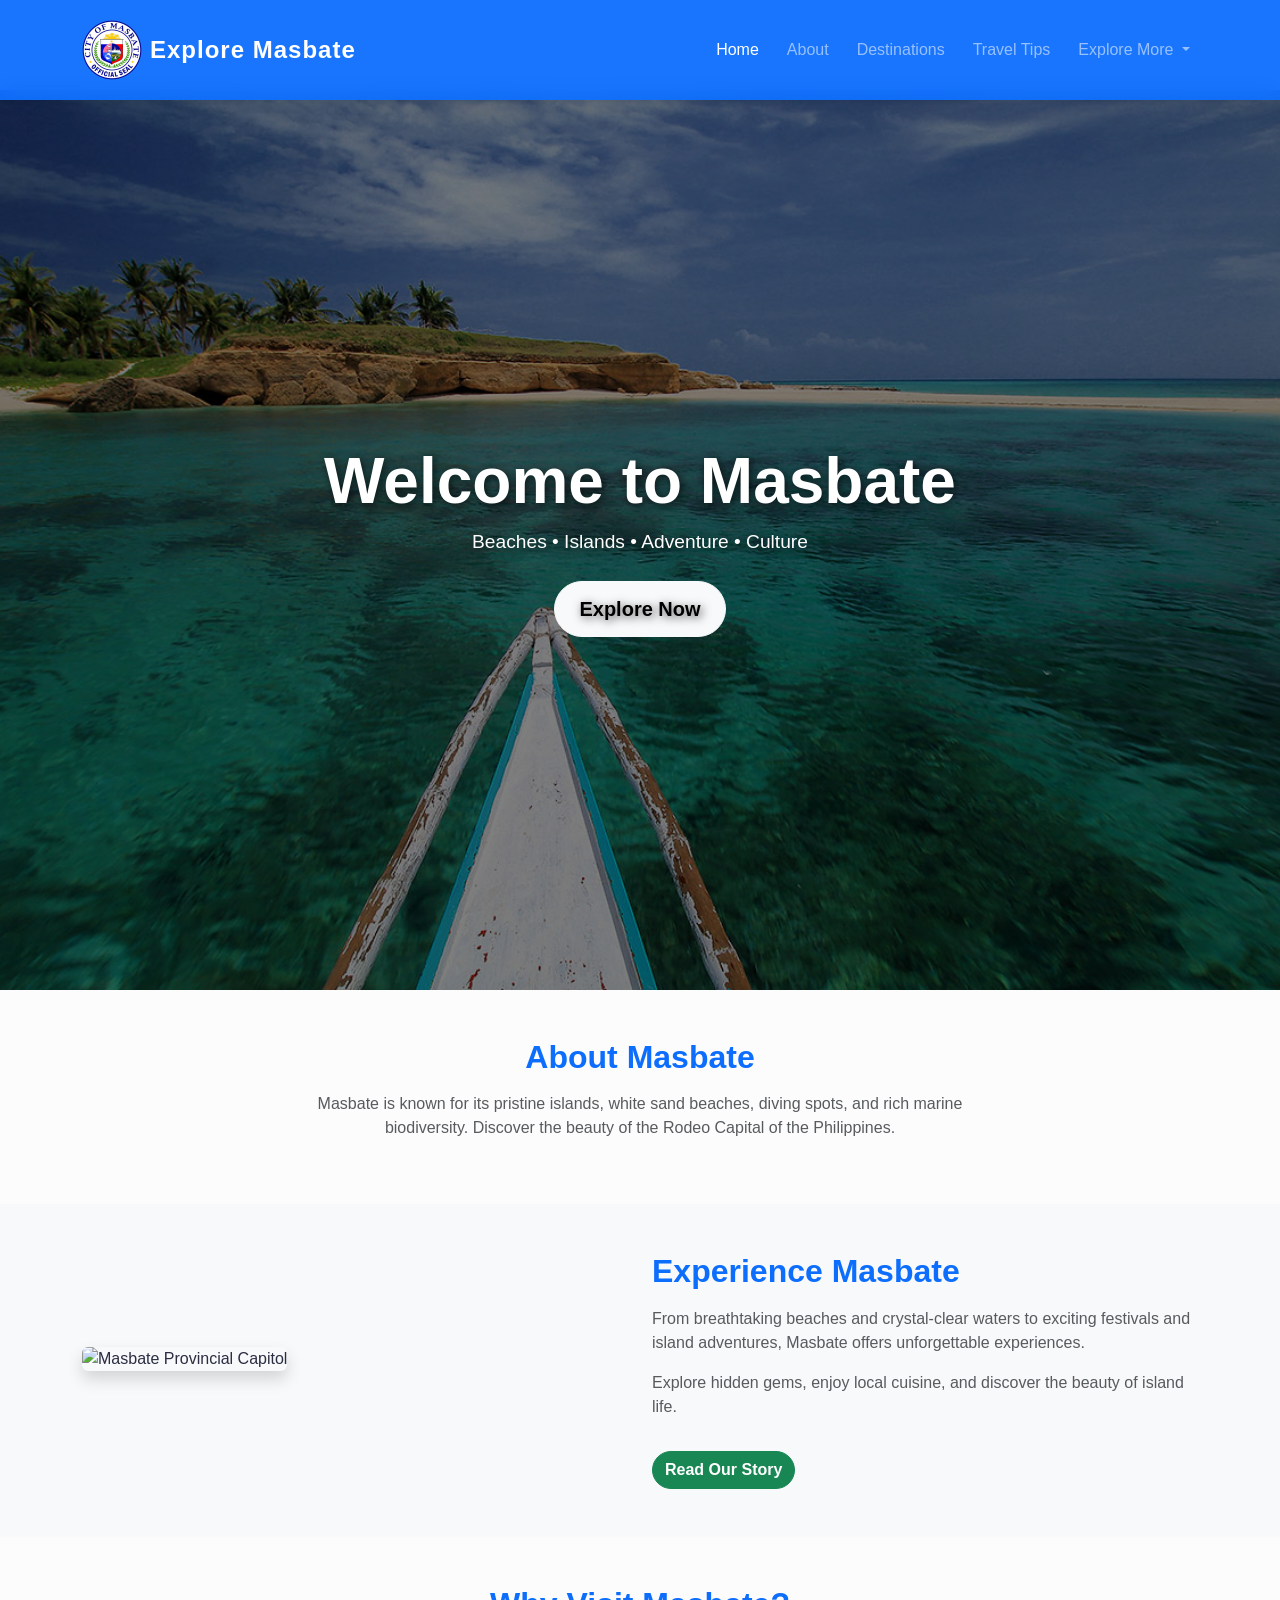
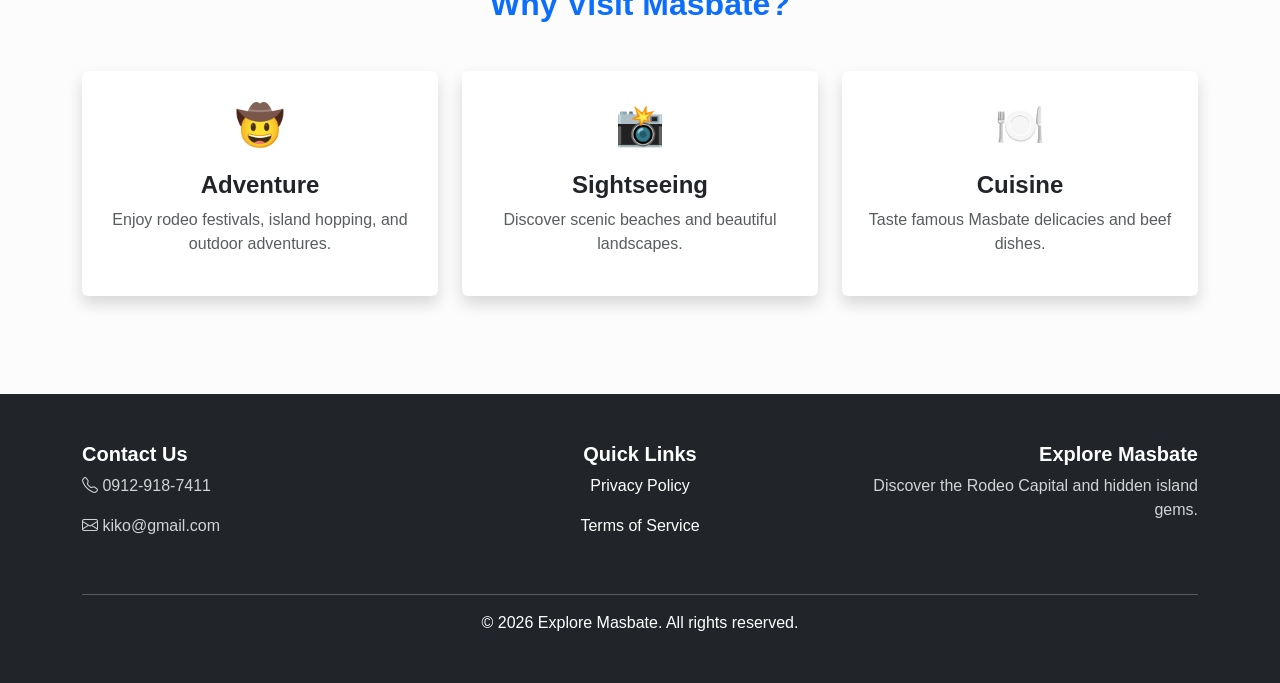
==== commit 6a22830e: "Update index.html" ====
--- a/index.html
+++ b/index.html
@@ -6,25 +6,21 @@
 
   <title>Explore Masbate</title>
 
-  <!-- Bootstrap CSS -->
   <link
     href="https://cdn.jsdelivr.net/npm/bootstrap@5.3.2/dist/css/bootstrap.min.css"
     rel="stylesheet"
   />
 
-  <!-- Bootstrap Icons -->
   <link
     rel="stylesheet"
     href="https://cdn.jsdelivr.net/npm/bootstrap-icons@1.11.1/font/bootstrap-icons.css"
   />
 
-  <!-- Custom CSS -->
   <link rel="stylesheet" href="style/style.css" />
 </head>
 
 <body>
 
-  <!-- NAVBAR -->
   <nav class="navbar navbar-expand-lg navbar-dark bg-primary shadow-sm fixed-top">
     <div class="container">
 
@@ -93,11 +89,8 @@
     </div>
   </nav>
 
-  <!-- HERO SECTION -->
   <header class="hero d-flex align-items-center text-center text-white">
-
     <div class="container">
-
       <h1 class="display-2 fw-bold">
         Welcome to Masbate
       </h1>
@@ -109,12 +102,9 @@
       <a href="destination.html" class="btn btn-light btn-lg px-4">
         Explore Now
       </a>
-
-    </div>
-
+    </div>
   </header>
 
-  <!-- ABOUT -->
   <section class="py-5">
 
     <div class="container text-center">
@@ -135,7 +125,6 @@
 
   </section>
 
-  <!-- EXPERIENCE -->
   <section class="py-5 bg-light">
 
     <div class="container">
@@ -145,8 +134,8 @@
         <div class="col-lg-6 mb-4">
 
           <img
-            src="image/p3.jpg"
-            alt="Masbate"
+            src="image_822ce2.png"
+            alt="Masbate Provincial Capitol"
             class="img-fluid rounded shadow"
           />
 
@@ -181,7 +170,6 @@
 
   </section>
 
-  <!-- FEATURES -->
   <section class="py-5">
 
     <div class="container text-center">
@@ -253,7 +241,6 @@
 
   </section>
 
-  <!-- FOOTER -->
   <footer class="bg-dark text-white py-5">
 
     <div class="container">
@@ -322,10 +309,8 @@
 
   </footer>
 
-  <!-- Bootstrap JS -->
   <script src="https://cdn.jsdelivr.net/npm/bootstrap@5.3.2/dist/js/bootstrap.bundle.min.js"></script>
 
-  <!-- Custom JS -->
   <script src="javascript/index.js"></script>
 
 </body>
--- a/style/style.css
+++ b/style/style.css
@@ -36,18 +36,23 @@
 
 /* HERO */
 
-.hero{
+.hero {
     height: 100vh;
-    background:
-    linear-gradient(rgba(0,0,0,0.55),
-    rgba(0,0,0,0.55)),
-    url('../image/p1.jpg');
+    background-image: linear-gradient(
+        rgba(0,0,0,0.5),
+        rgba(0,0,0,0.5)
+    ),
+    url("../image/image7.jpg");
 
     background-size: cover;
     background-position: center;
-    background-attachment: fixed;
-}
-
+    background-repeat: no-repeat;
+
+    display: flex;
+    justify-content: center;
+    align-items: center;
+    text-shadow: 2px 2px 10px rgba(0,0,0,0.7);
+}
 .hero h1{
     font-size: 4rem;
     animation: fadeDown 1s ease;
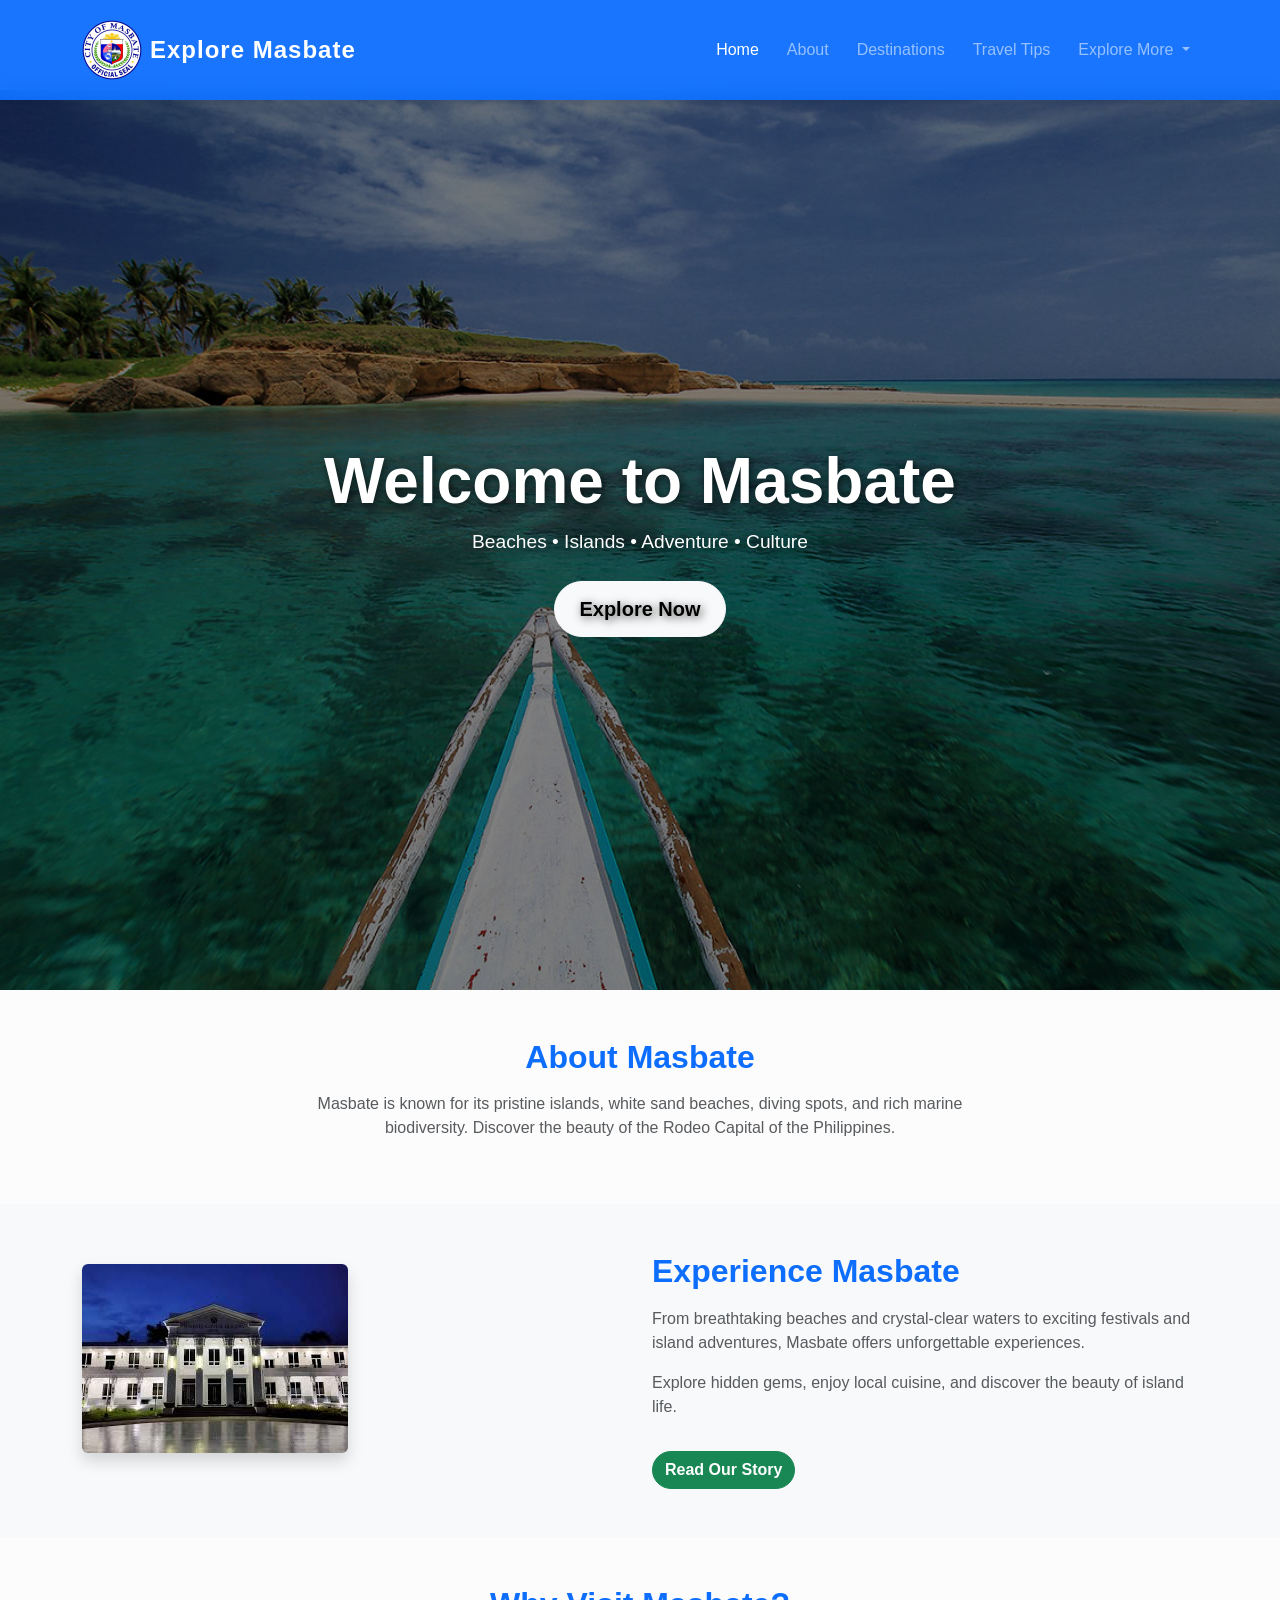
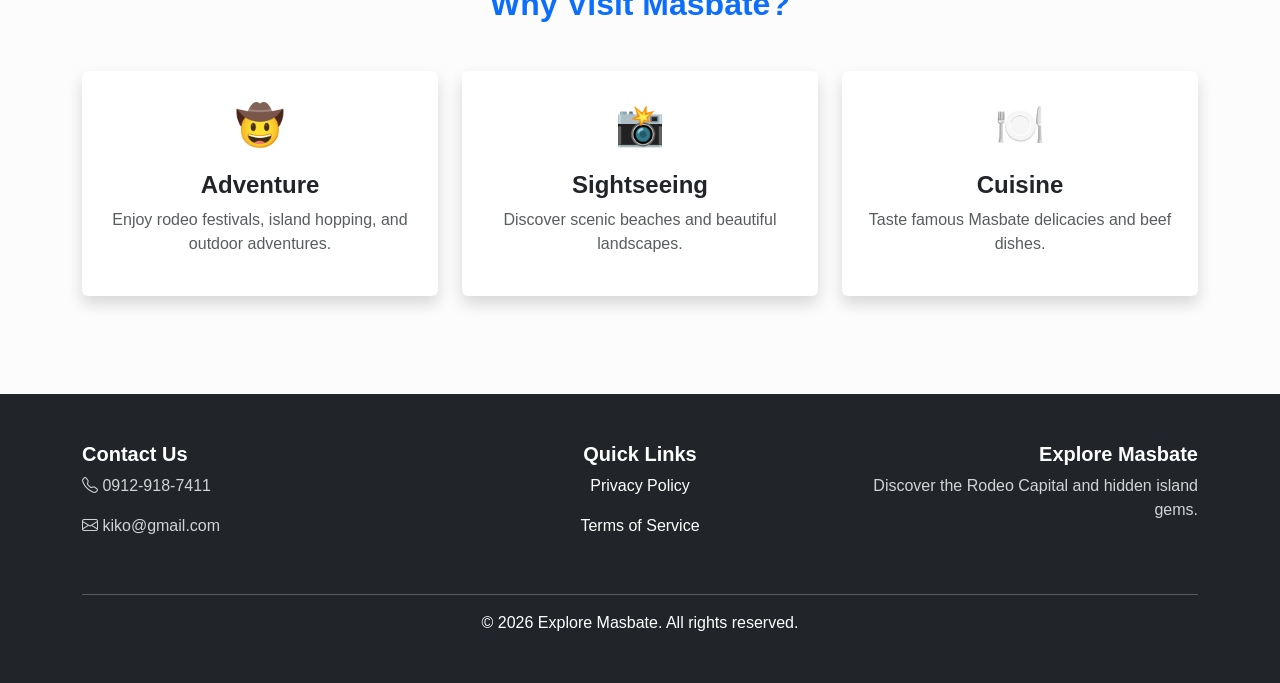
==== commit cbc3ac6b: "Update index.html" ====
--- a/index.html
+++ b/index.html
@@ -134,7 +134,7 @@
         <div class="col-lg-6 mb-4">
 
           <img
-            src="image_822ce2.png"
+            src="image/p3.jpg"
             alt="Masbate Provincial Capitol"
             class="img-fluid rounded shadow"
           />
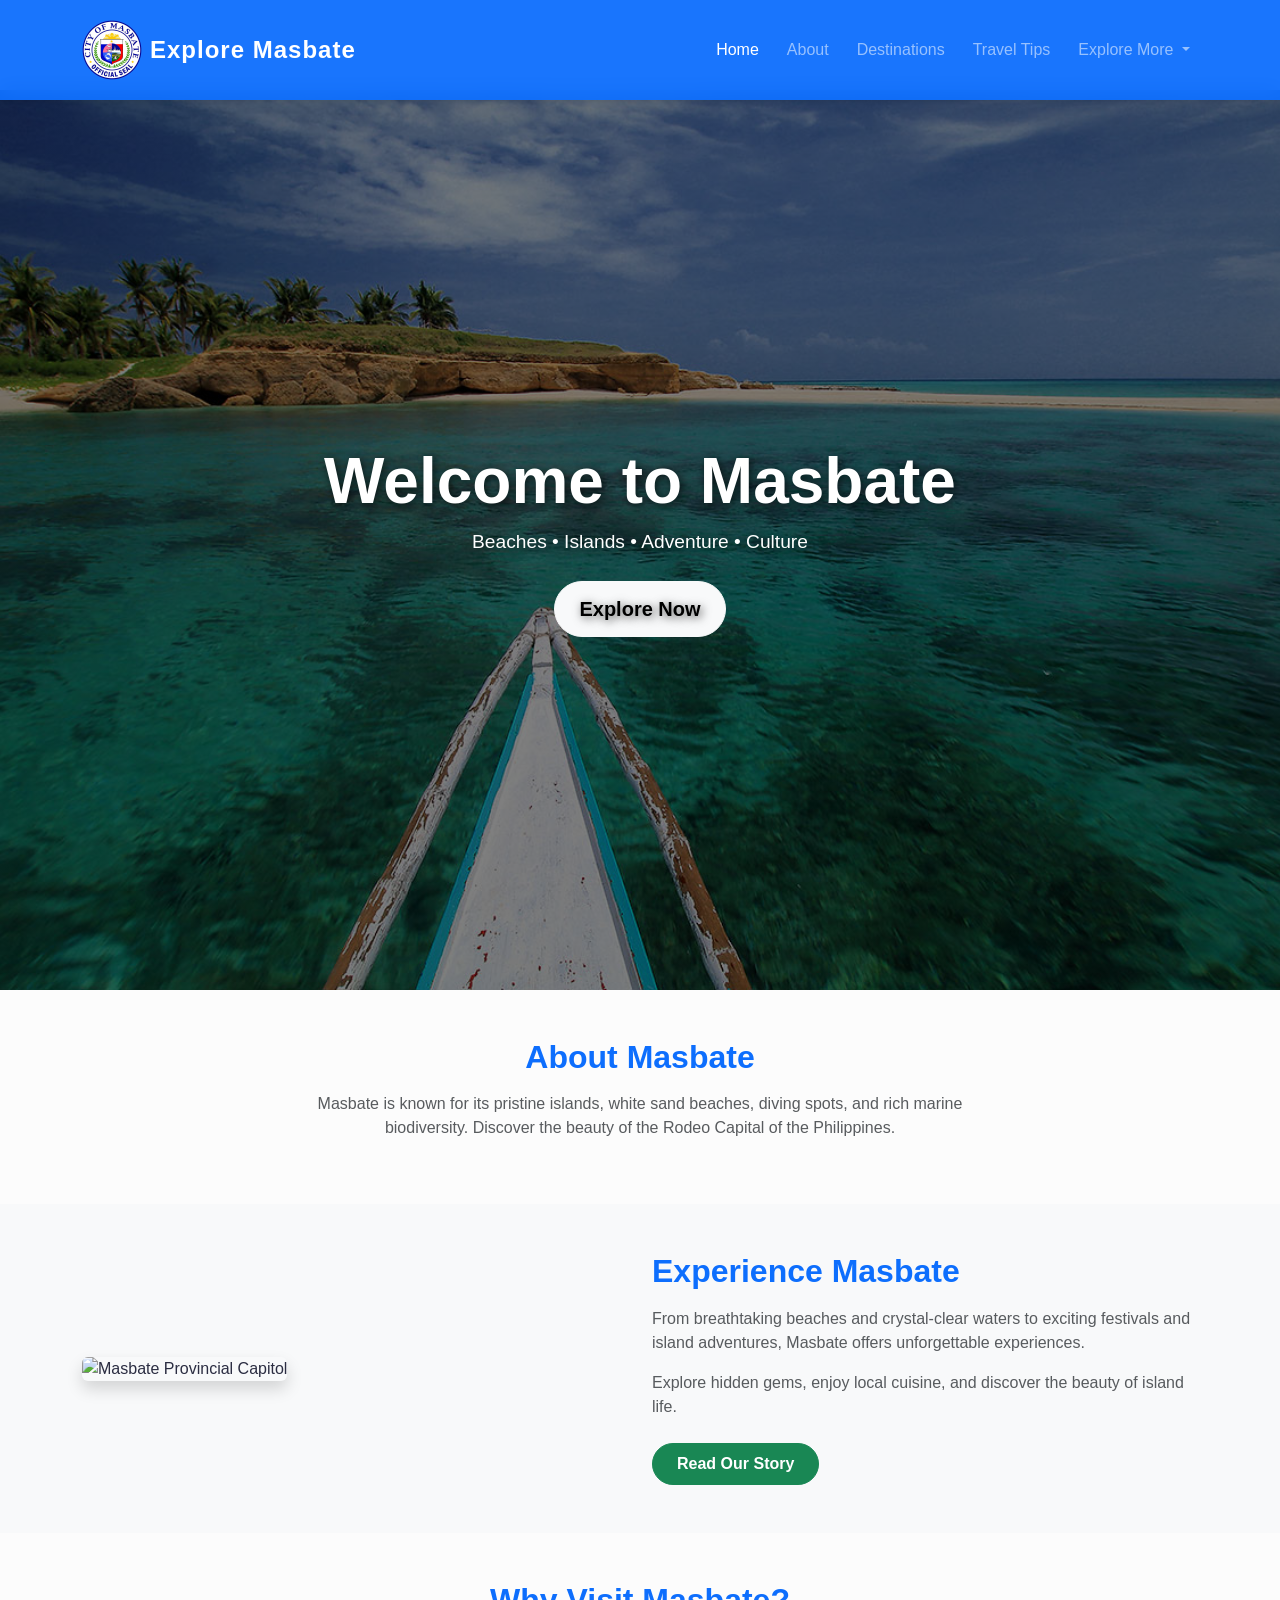
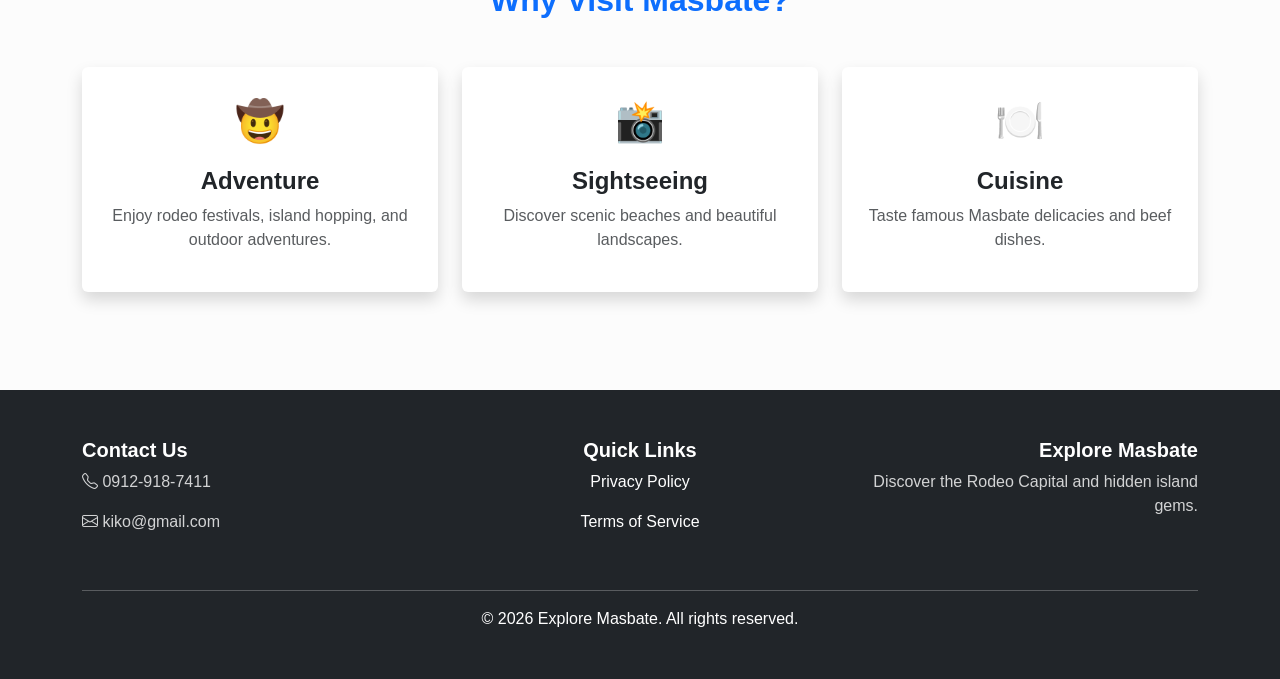
==== commit ae564dca: "Update index.html" ====
--- a/index.html
+++ b/index.html
@@ -125,29 +125,24 @@
 
   </section>
 
-  <section class="py-5 bg-light">
-
+<section class="py-5 bg-light">
     <div class="container">
-
-      <div class="row align-items-center">
-
-        <div class="col-lg-6 mb-4">
-
+      <div class="row align-items-center justify-content-between">
+
+        <div class="col-lg-5 mb-4 mb-lg-0">
           <img
-            src="image/p3.jpg"
+            src="image/image_822ce2.png" 
             alt="Masbate Provincial Capitol"
-            class="img-fluid rounded shadow"
+            class="img-fluid rounded shadow w-100"
           />
-
         </div>
 
         <div class="col-lg-6">
-
-          <h2 class="fw-bold mb-3">
+          <h2 class="fw-bold mb-3 text-primary">
             Experience Masbate
           </h2>
 
-          <p class="text-muted">
+          <p class="text-muted lead fs-6">
             From breathtaking beaches and crystal-clear waters
             to exciting festivals and island adventures,
             Masbate offers unforgettable experiences.
@@ -158,16 +153,13 @@
             and discover the beauty of island life.
           </p>
 
-          <a href="story.html" class="btn btn-success mt-3">
+          <a href="story.html" class="btn btn-success mt-2 px-4 py-2">
             Read Our Story
           </a>
-
-        </div>
-
-      </div>
-
-    </div>
-
+        </div>
+
+      </div>
+    </div>
   </section>
 
   <section class="py-5">
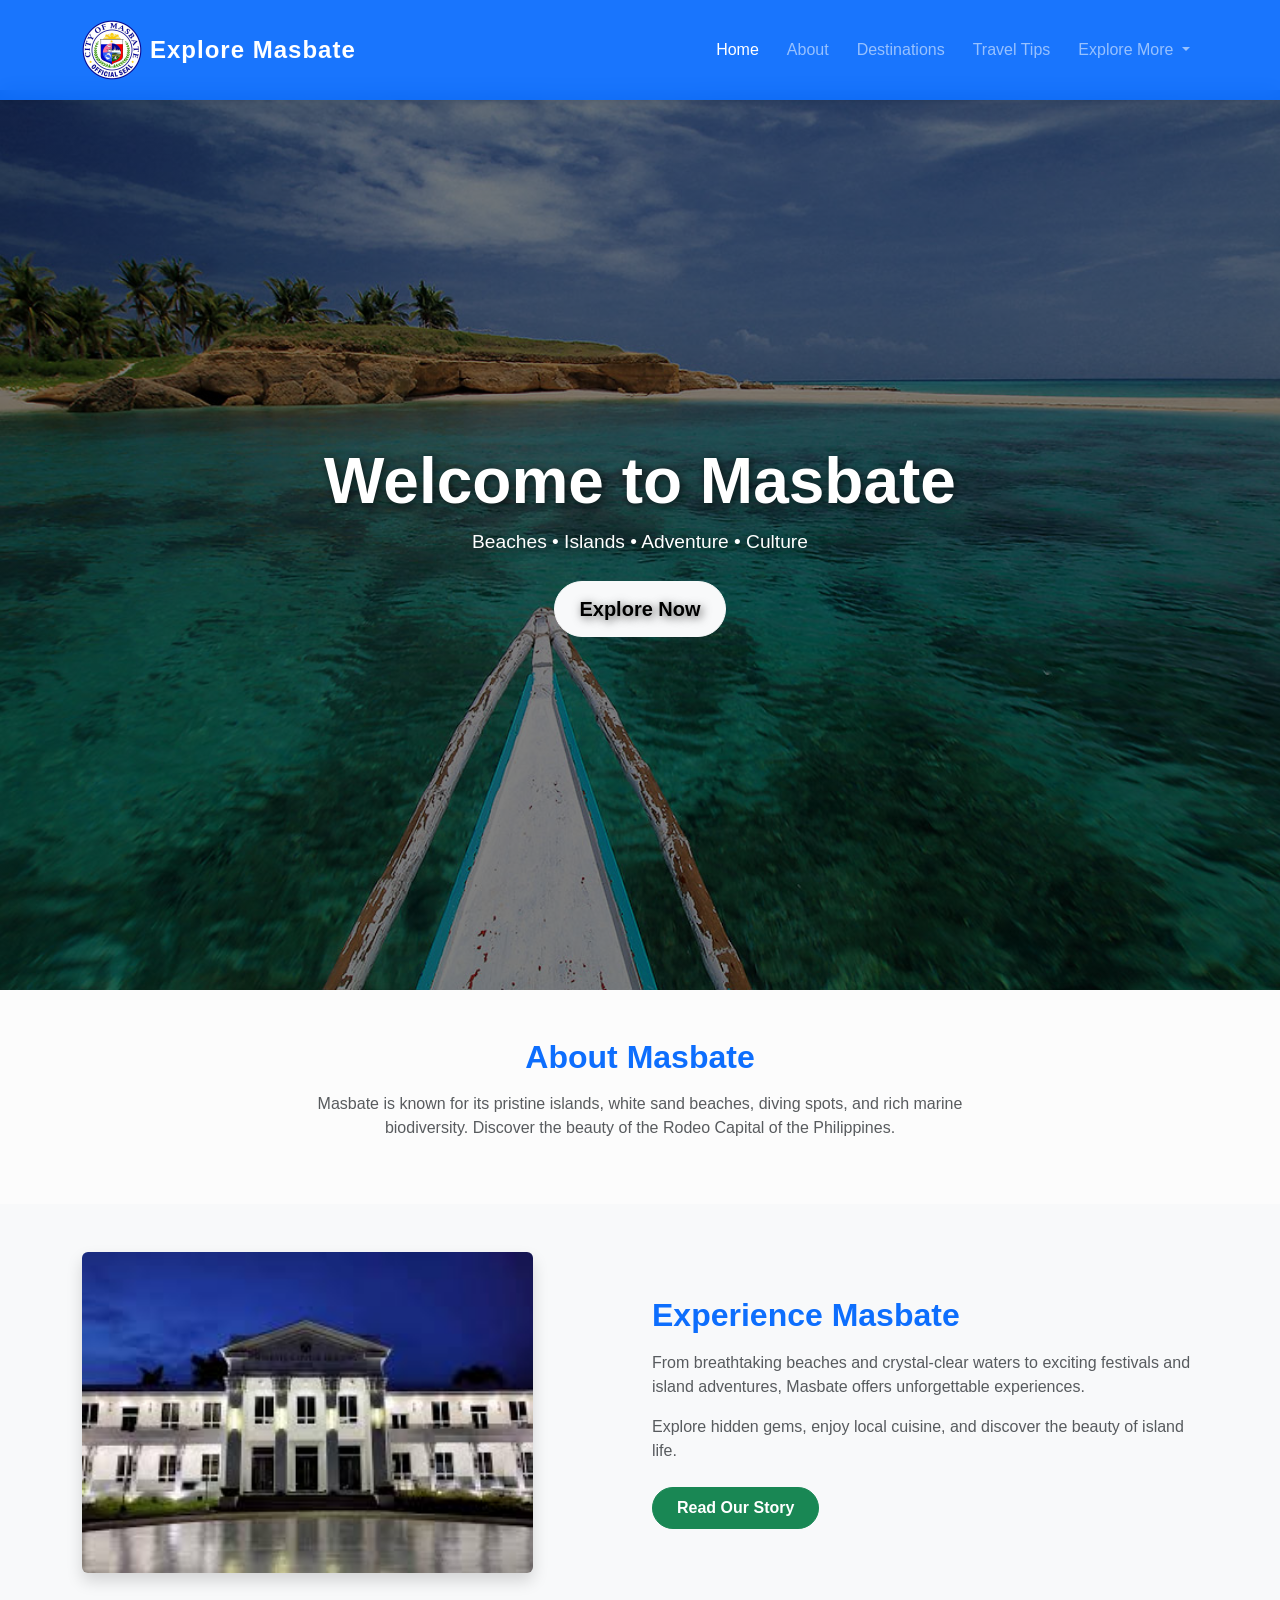
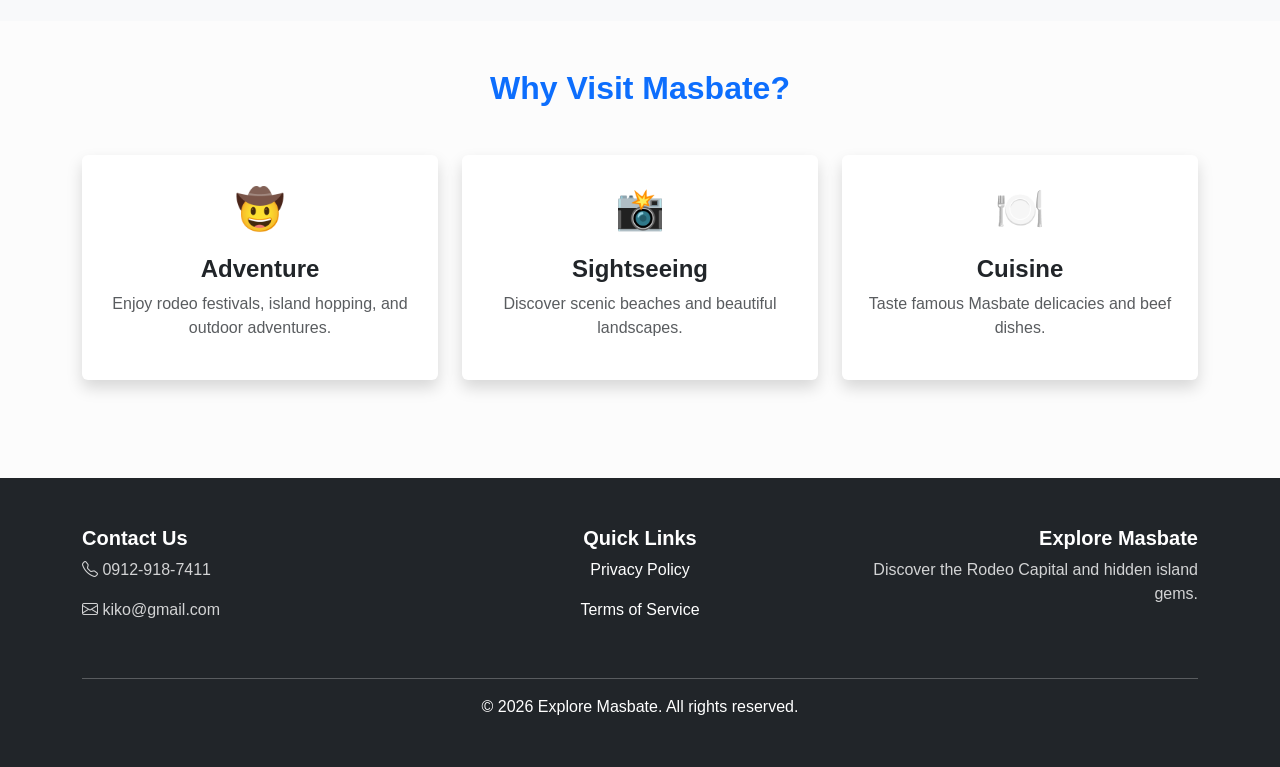
==== commit c4653d0a: "Update index.html" ====
--- a/index.html
+++ b/index.html
@@ -131,7 +131,7 @@
 
         <div class="col-lg-5 mb-4 mb-lg-0">
           <img
-            src="image/image_822ce2.png" 
+            src="image/p3.jpg" 
             alt="Masbate Provincial Capitol"
             class="img-fluid rounded shadow w-100"
           />
